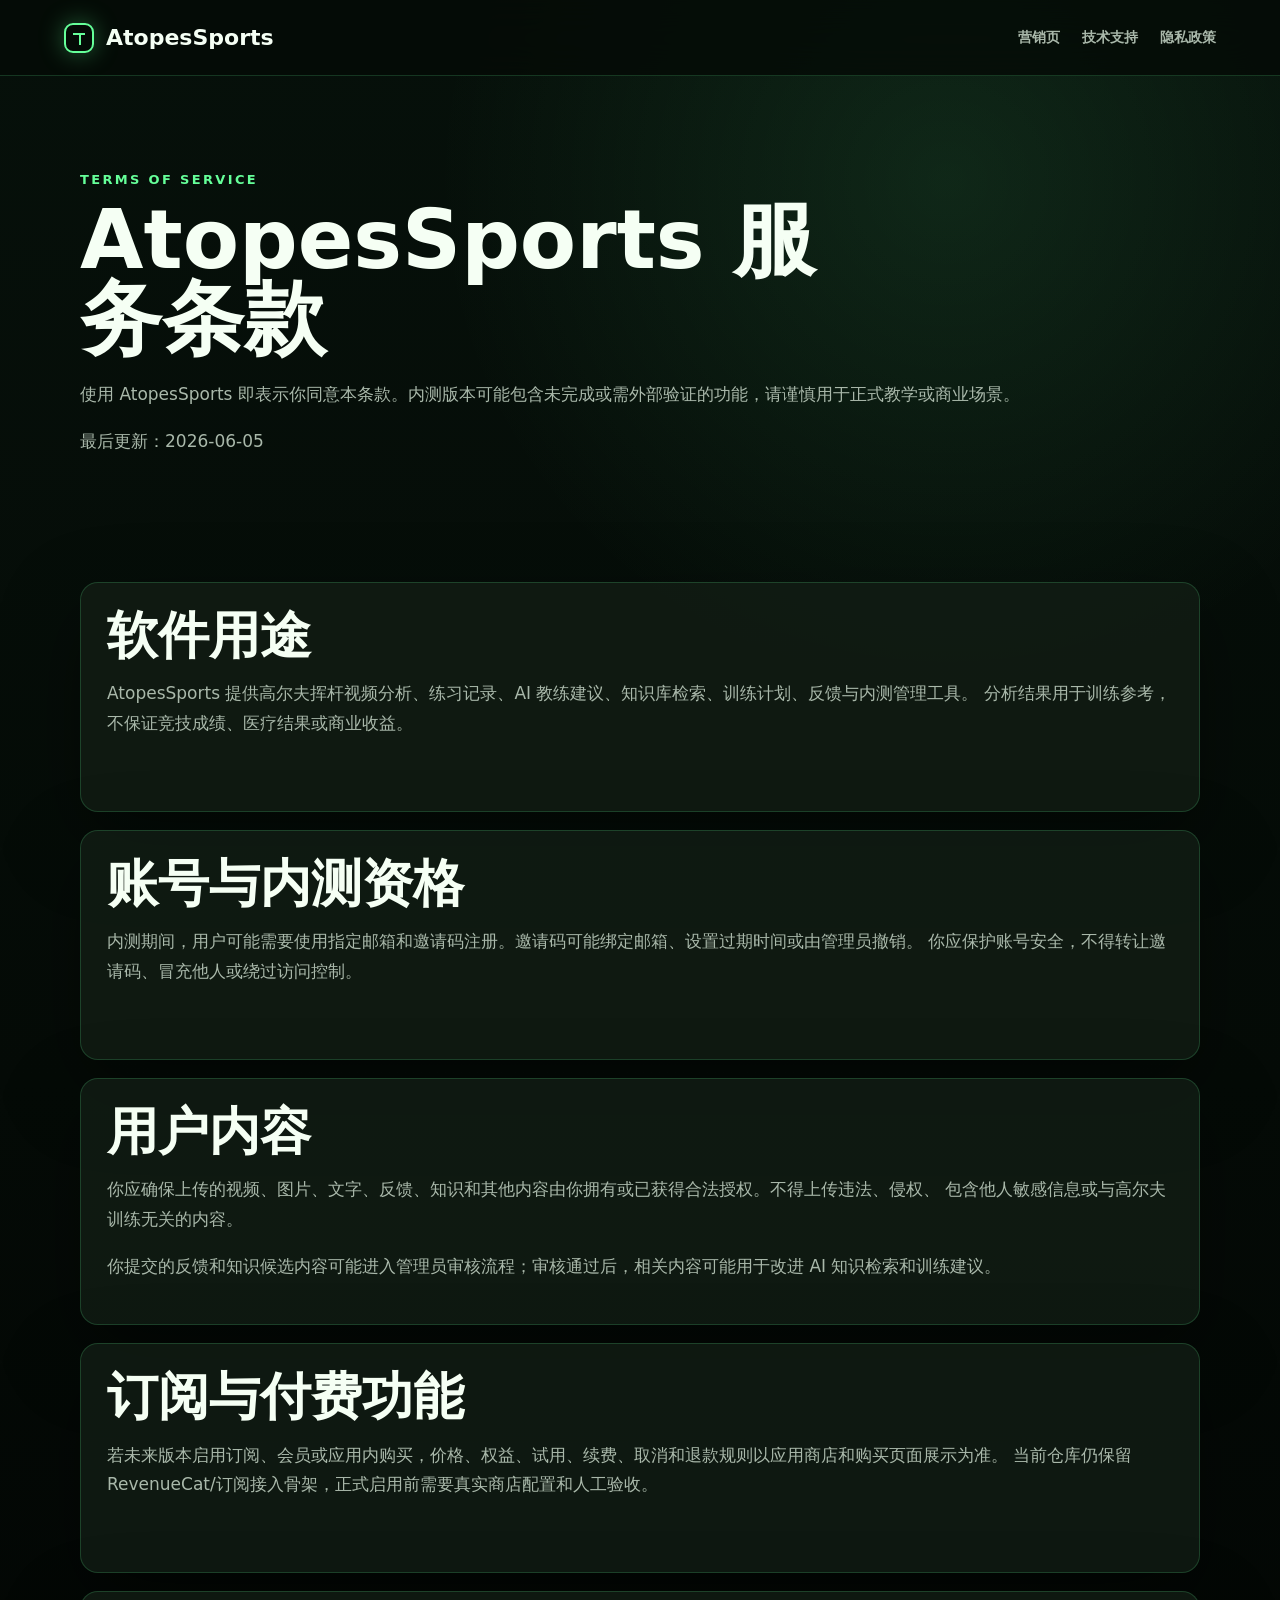
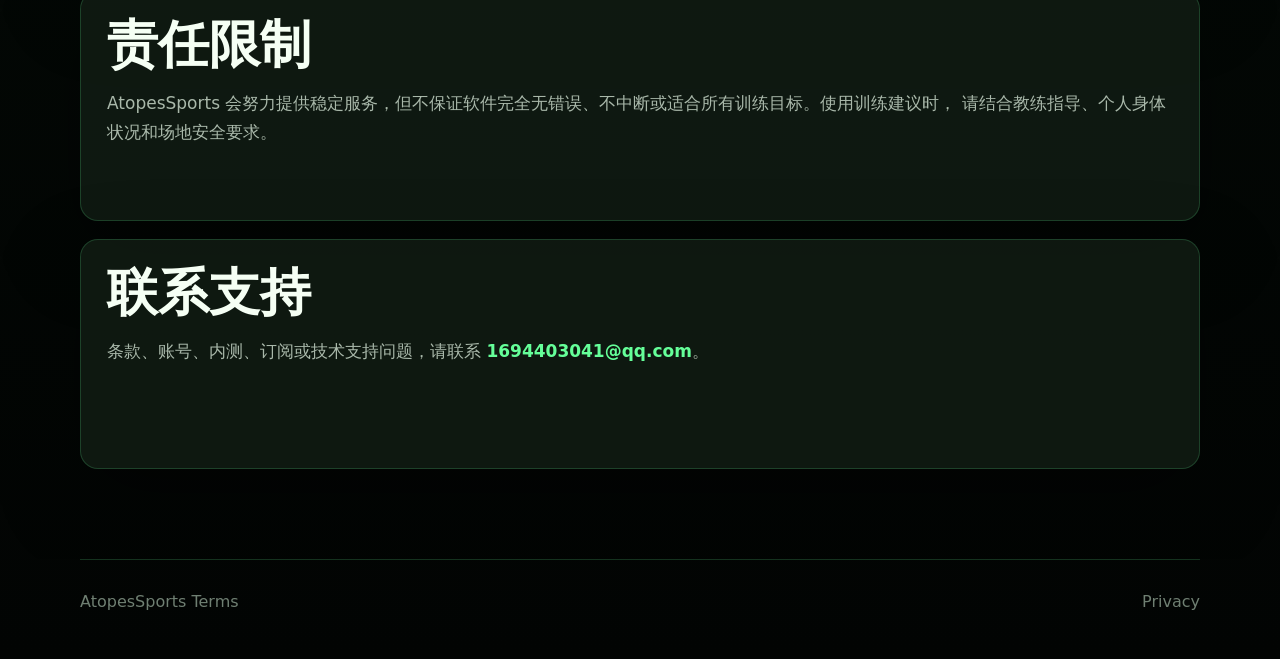
==== terms.html @ 44b57fc7 "Add files via upload" ====
<!doctype html>
<html lang="zh-CN">
  <head>
    <meta charset="utf-8" />
    <meta name="viewport" content="width=device-width, initial-scale=1" />
    <title>AtopesSports 服务条款</title>
    <meta
      name="description"
      content="AtopesSports terms of service for beta access, golf coaching analysis, user content, subscriptions, and support."
    />
    <link rel="stylesheet" href="./styles.css" />
  </head>
  <body>
    <header class="topbar">
      <a class="brand" href="./index.html">
        <span class="brand-mark" aria-hidden="true"></span>
        <span>AtopesSports</span>
      </a>
      <nav>
        <a href="./index.html">营销页</a>
        <a href="./support.html">技术支持</a>
        <a href="./privacy.html">隐私政策</a>
      </nav>
    </header>

    <main>
      <section class="support-hero">
        <p class="eyebrow">Terms of Service</p>
        <h1>AtopesSports 服务条款</h1>
        <p class="lede">
          使用 AtopesSports 即表示你同意本条款。内测版本可能包含未完成或需外部验证的功能，请谨慎用于正式教学或商业场景。
        </p>
        <p class="lede">最后更新：2026-06-05</p>
      </section>

      <section class="section legal-section">
        <article>
          <h2>软件用途</h2>
          <p>
            AtopesSports 提供高尔夫挥杆视频分析、练习记录、AI 教练建议、知识库检索、训练计划、反馈与内测管理工具。
            分析结果用于训练参考，不保证竞技成绩、医疗结果或商业收益。
          </p>
        </article>

        <article>
          <h2>账号与内测资格</h2>
          <p>
            内测期间，用户可能需要使用指定邮箱和邀请码注册。邀请码可能绑定邮箱、设置过期时间或由管理员撤销。
            你应保护账号安全，不得转让邀请码、冒充他人或绕过访问控制。
          </p>
        </article>

        <article>
          <h2>用户内容</h2>
          <p>
            你应确保上传的视频、图片、文字、反馈、知识和其他内容由你拥有或已获得合法授权。不得上传违法、侵权、
            包含他人敏感信息或与高尔夫训练无关的内容。
          </p>
          <p>
            你提交的反馈和知识候选内容可能进入管理员审核流程；审核通过后，相关内容可能用于改进 AI 知识检索和训练建议。
          </p>
        </article>

        <article>
          <h2>订阅与付费功能</h2>
          <p>
            若未来版本启用订阅、会员或应用内购买，价格、权益、试用、续费、取消和退款规则以应用商店和购买页面展示为准。
            当前仓库仍保留 RevenueCat/订阅接入骨架，正式启用前需要真实商店配置和人工验收。
          </p>
        </article>

        <article>
          <h2>责任限制</h2>
          <p>
            AtopesSports 会努力提供稳定服务，但不保证软件完全无错误、不中断或适合所有训练目标。使用训练建议时，
            请结合教练指导、个人身体状况和场地安全要求。
          </p>
        </article>

        <article>
          <h2>联系支持</h2>
          <p>
            条款、账号、内测、订阅或技术支持问题，请联系
            <a href="mailto:1694403041@qq.com">1694403041@qq.com</a>。
          </p>
        </article>
      </section>
    </main>

    <footer>
      <span>AtopesSports Terms</span>
      <a href="./privacy.html">Privacy</a>
    </footer>
  </body>
</html>
---- styles.css ----
:root {
  color-scheme: dark;
  --bg: #050b07;
  --panel: #0d1510;
  --panel-2: #121d15;
  --text: #f5fff4;
  --muted: #a9b8aa;
  --faint: #6f7f72;
  --line: rgba(101, 255, 153, 0.18);
  --green: #65ff99;
  --green-2: #0a7a3e;
  --shadow: 0 28px 80px rgba(0, 0, 0, 0.38);
}

* {
  box-sizing: border-box;
}

body {
  margin: 0;
  background:
    radial-gradient(circle at 74% 8%, rgba(101, 255, 153, 0.1), transparent 32rem),
    linear-gradient(180deg, #06100a 0%, var(--bg) 48%, #020403 100%);
  color: var(--text);
  font-family:
    Inter, ui-sans-serif, system-ui, -apple-system, BlinkMacSystemFont, "Segoe UI",
    "PingFang SC", "Microsoft YaHei", sans-serif;
}

a {
  color: inherit;
  text-decoration: none;
}

.topbar {
  position: sticky;
  top: 0;
  z-index: 10;
  display: flex;
  align-items: center;
  justify-content: space-between;
  min-height: 76px;
  padding: 0 5vw;
  background: rgba(5, 11, 7, 0.84);
  border-bottom: 1px solid var(--line);
  backdrop-filter: blur(18px);
}

.brand {
  display: inline-flex;
  align-items: center;
  gap: 12px;
  font-size: 22px;
  font-weight: 900;
  letter-spacing: 0;
}

.brand-mark {
  width: 30px;
  height: 30px;
  border: 2px solid var(--green);
  border-radius: 9px;
  position: relative;
  box-shadow: 0 0 24px rgba(101, 255, 153, 0.34);
}

.brand-mark::before,
.brand-mark::after {
  content: "";
  position: absolute;
  background: var(--green);
}

.brand-mark::before {
  width: 12px;
  height: 2px;
  left: 7px;
  top: 8px;
}

.brand-mark::after {
  width: 2px;
  height: 12px;
  left: 13px;
  top: 8px;
}

nav {
  display: flex;
  gap: 22px;
  color: var(--muted);
  font-size: 14px;
  font-weight: 700;
}

main {
  overflow: hidden;
}

.hero,
.support-hero,
.section {
  width: min(1120px, 90vw);
  margin: 0 auto;
}

.hero {
  display: grid;
  grid-template-columns: minmax(0, 1.05fr) minmax(320px, 0.95fr);
  gap: 64px;
  align-items: center;
  min-height: calc(100vh - 76px);
  padding: 72px 0;
}

.support-hero {
  padding: 96px 0 36px;
}

.eyebrow {
  margin: 0 0 14px;
  color: var(--green);
  font-size: 13px;
  font-weight: 900;
  letter-spacing: 0.18em;
  text-transform: uppercase;
}

h1,
h2,
h3,
p {
  margin-top: 0;
}

h1 {
  max-width: 780px;
  margin-bottom: 22px;
  font-size: clamp(46px, 7vw, 82px);
  line-height: 0.96;
  letter-spacing: 0;
}

h2 {
  margin-bottom: 18px;
  font-size: clamp(32px, 4vw, 52px);
  line-height: 1.02;
}

h3 {
  margin-bottom: 10px;
  font-size: 21px;
}

.lede,
.section p,
article p {
  color: var(--muted);
  font-size: 17px;
  line-height: 1.75;
}

.hero-actions {
  display: flex;
  flex-wrap: wrap;
  gap: 14px;
  margin-top: 34px;
}

.button {
  display: inline-flex;
  align-items: center;
  justify-content: center;
  min-height: 48px;
  padding: 0 22px;
  border-radius: 16px;
  font-weight: 900;
}

.button.primary {
  background: var(--green);
  color: #031007;
}

.button.secondary {
  border: 1px solid var(--line);
  color: var(--text);
}

.hero-panel {
  display: flex;
  justify-content: center;
}

.phone-frame {
  width: min(100%, 380px);
  padding: 24px;
  border: 1px solid var(--line);
  border-radius: 34px;
  background: linear-gradient(180deg, rgba(20, 35, 25, 0.96), rgba(6, 13, 8, 0.98));
  box-shadow: var(--shadow);
}

.phone-top {
  display: flex;
  justify-content: space-between;
  align-items: center;
  margin-bottom: 34px;
}

.phone-top span {
  width: 34px;
  height: 34px;
  border-radius: 50%;
  background: rgba(245, 255, 244, 0.08);
}

.metric-card,
.coach-card,
article,
.beta-card {
  border: 1px solid var(--line);
  background: rgba(18, 29, 21, 0.8);
  box-shadow: var(--shadow);
}

.legal-section {
  padding-bottom: 96px;
}

.legal-section article {
  margin-bottom: 18px;
  padding: 26px;
  border-radius: 18px;
}

.legal-section a {
  color: var(--green);
  font-weight: 800;
}

.metric-card {
  display: flex;
  justify-content: space-between;
  align-items: center;
  padding: 22px;
  border-radius: 22px;
}

.metric-card small,
.coach-card small {
  color: var(--muted);
  font-weight: 900;
  letter-spacing: 0.14em;
}

.metric-card strong {
  color: var(--green);
  font-size: 44px;
}

.record-orb {
  display: grid;
  place-items: center;
  width: 220px;
  height: 220px;
  margin: 46px auto;
  border: 1px solid var(--line);
  border-radius: 50%;
  background: radial-gradient(circle, rgba(101, 255, 153, 0.16), rgba(101, 255, 153, 0.02) 55%, transparent 70%);
}

.record-orb span {
  width: 58px;
  height: 42px;
  border: 6px solid var(--green);
  border-radius: 10px;
}

.record-orb b {
  margin-top: -54px;
  color: var(--green);
  letter-spacing: 0.14em;
}

.coach-card {
  padding: 24px;
  border-radius: 22px;
}

.section {
  padding: 72px 0;
}

.grid {
  display: grid;
  grid-template-columns: repeat(4, minmax(0, 1fr));
  gap: 18px;
}

article {
  min-height: 230px;
  padding: 26px;
  border-radius: 24px;
}

.line-icon {
  display: inline-block;
  width: 42px;
  height: 42px;
  margin-bottom: 22px;
  border: 2px solid var(--green);
  border-radius: 14px;
  position: relative;
}

.line-icon::before,
.line-icon::after {
  content: "";
  position: absolute;
  border-color: var(--green);
}

.line-icon.camera::before {
  width: 18px;
  height: 12px;
  left: 9px;
  top: 13px;
  border: 2px solid var(--green);
}

.line-icon.camera::after {
  width: 8px;
  height: 8px;
  right: 5px;
  top: 15px;
  background: var(--green);
  clip-path: polygon(0 0, 100% 50%, 0 100%);
}

.line-icon.body::before {
  width: 8px;
  height: 8px;
  left: 15px;
  top: 7px;
  border: 2px solid var(--green);
  border-radius: 50%;
}

.line-icon.body::after {
  width: 18px;
  height: 16px;
  left: 10px;
  bottom: 7px;
  border: 2px solid var(--green);
  border-top: 0;
  border-radius: 0 0 12px 12px;
}

.line-icon.coach::before {
  width: 18px;
  height: 18px;
  left: 10px;
  top: 10px;
  border: 2px solid var(--green);
  border-radius: 6px;
}

.line-icon.coach::after {
  width: 6px;
  height: 6px;
  left: 16px;
  top: 16px;
  background: var(--green);
  box-shadow: 10px 0 0 var(--green);
}

.line-icon.knowledge::before {
  width: 18px;
  height: 24px;
  left: 11px;
  top: 8px;
  border: 2px solid var(--green);
  border-radius: 3px;
}

.line-icon.knowledge::after {
  width: 12px;
  height: 2px;
  left: 15px;
  top: 16px;
  background: var(--green);
  box-shadow: 0 7px 0 var(--green);
}

.line-icon.account::before {
  width: 10px;
  height: 10px;
  left: 14px;
  top: 8px;
  border: 2px solid var(--green);
  border-radius: 50%;
}

.line-icon.account::after {
  width: 20px;
  height: 10px;
  left: 9px;
  bottom: 8px;
  border: 2px solid var(--green);
  border-radius: 16px 16px 4px 4px;
}

.line-icon.feedback::before {
  width: 22px;
  height: 16px;
  left: 8px;
  top: 10px;
  border: 2px solid var(--green);
  border-radius: 5px;
}

.line-icon.feedback::after {
  width: 8px;
  height: 8px;
  left: 16px;
  bottom: 8px;
  border-left: 2px solid var(--green);
  border-bottom: 2px solid var(--green);
  transform: rotate(-45deg);
}

.split {
  display: grid;
  grid-template-columns: minmax(0, 1fr) minmax(280px, 420px);
  gap: 32px;
  align-items: center;
}

.beta-card {
  padding: 30px;
  border-radius: 26px;
}

.beta-card strong {
  display: block;
  margin-bottom: 12px;
  color: var(--green);
  font-size: 22px;
}

.beta-card a {
  color: var(--green);
  font-weight: 900;
}

footer {
  display: flex;
  justify-content: space-between;
  width: min(1120px, 90vw);
  margin: 0 auto;
  padding: 32px 0 48px;
  border-top: 1px solid var(--line);
  color: var(--faint);
}

@media (max-width: 900px) {
  .hero,
  .split {
    grid-template-columns: 1fr;
  }

  .grid {
    grid-template-columns: repeat(2, minmax(0, 1fr));
  }

  nav {
    gap: 12px;
    font-size: 12px;
  }
}

@media (max-width: 620px) {
  .topbar {
    min-height: 68px;
  }

  .brand {
    font-size: 18px;
  }

  .hero {
    padding: 46px 0;
  }

  .grid {
    grid-template-columns: 1fr;
  }

  h1 {
    font-size: 44px;
  }
}
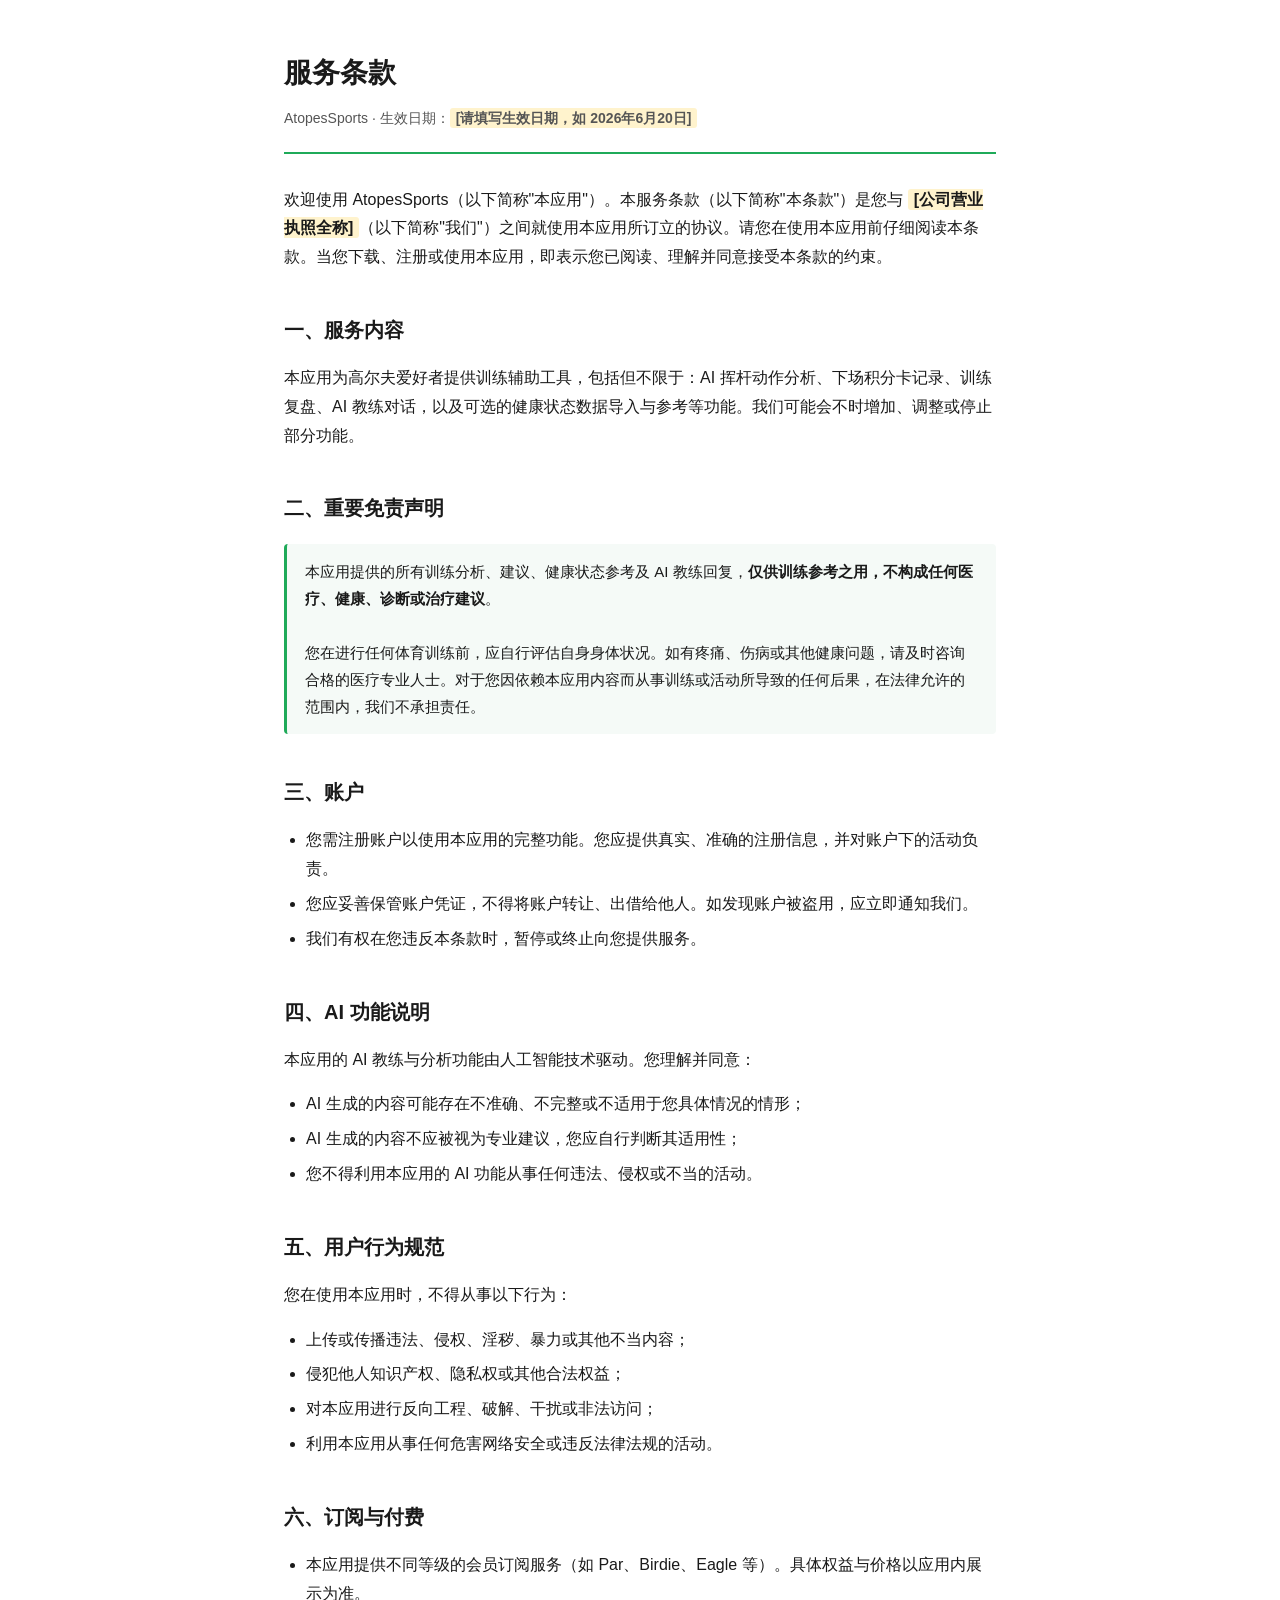
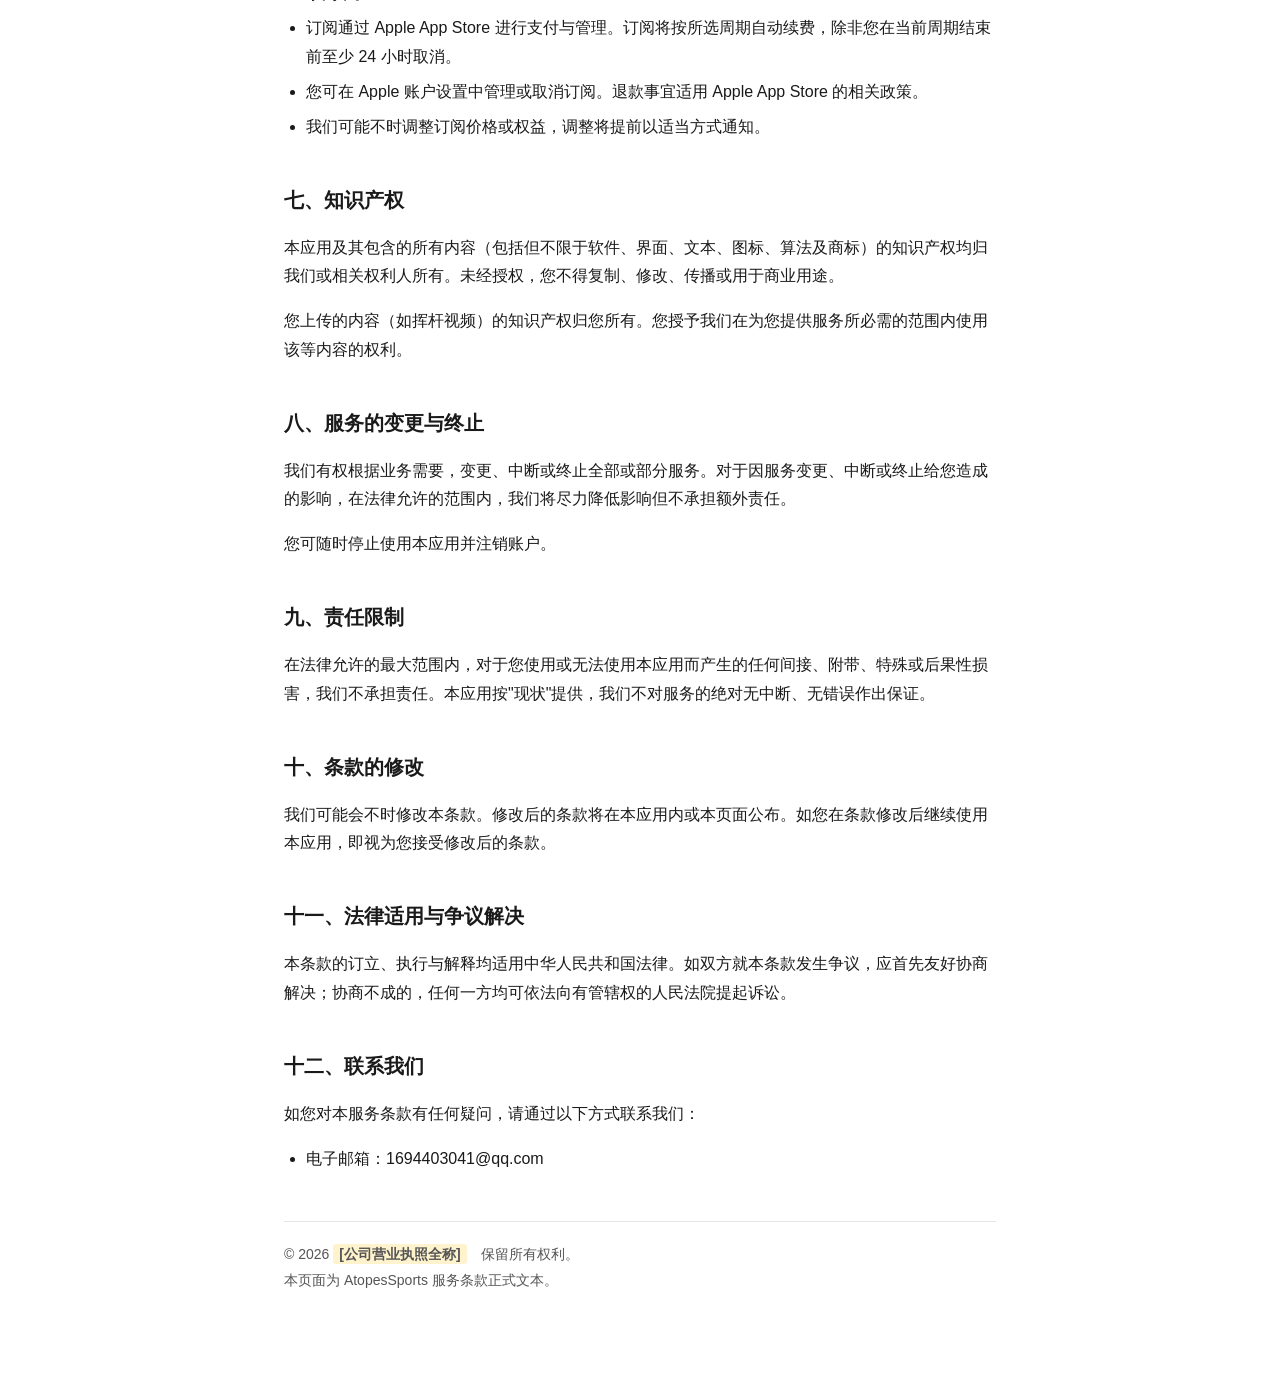
==== commit dc52ffed: "Add files via upload" ====
--- a/terms.html
+++ b/terms.html
@@ -1,95 +1,108 @@
-<!doctype html>
+<!DOCTYPE html>
 <html lang="zh-CN">
-  <head>
-    <meta charset="utf-8" />
-    <meta name="viewport" content="width=device-width, initial-scale=1" />
-    <title>AtopesSports 服务条款</title>
-    <meta
-      name="description"
-      content="AtopesSports terms of service for beta access, golf coaching analysis, user content, subscriptions, and support."
-    />
-    <link rel="stylesheet" href="./styles.css" />
-  </head>
-  <body>
-    <header class="topbar">
-      <a class="brand" href="./index.html">
-        <span class="brand-mark" aria-hidden="true"></span>
-        <span>AtopesSports</span>
-      </a>
-      <nav>
-        <a href="./index.html">营销页</a>
-        <a href="./support.html">技术支持</a>
-        <a href="./privacy.html">隐私政策</a>
-      </nav>
-    </header>
+<head>
+<meta charset="UTF-8">
+<meta name="viewport" content="width=device-width, initial-scale=1.0">
+<title>服务条款 - AtopesSports</title>
+<style>
+  :root { --green:#1faa59; --ink:#1a1a1a; --muted:#555; --line:#e5e5e5; --bg:#ffffff; }
+  * { box-sizing:border-box; }
+  body {
+    margin:0; background:var(--bg); color:var(--ink);
+    font-family:-apple-system,BlinkMacSystemFont,"PingFang SC","Hiragino Sans GB","Microsoft YaHei",sans-serif;
+    line-height:1.8; font-size:16px;
+  }
+  .wrap { max-width:760px; margin:0 auto; padding:48px 24px 80px; }
+  header { border-bottom:2px solid var(--green); padding-bottom:20px; margin-bottom:32px; }
+  h1 { font-size:28px; margin:0 0 8px; }
+  .meta { color:var(--muted); font-size:14px; }
+  h2 { font-size:20px; margin:40px 0 12px; }
+  p, li { color:var(--ink); }
+  ul { padding-left:22px; }
+  li { margin:6px 0; }
+  .note { background:#f5faf7; border-left:3px solid var(--green); padding:14px 18px; margin:18px 0; border-radius:4px; font-size:15px; }
+  a { color:var(--green); }
+  footer { margin-top:48px; padding-top:20px; border-top:1px solid var(--line); color:var(--muted); font-size:14px; }
+  .placeholder { background:#fff3cd; padding:2px 6px; border-radius:3px; font-weight:600; }
+</style>
+</head>
+<body>
+<div class="wrap">
+<header>
+  <h1>服务条款</h1>
+  <div class="meta">AtopesSports · 生效日期：<span class="placeholder">[请填写生效日期，如 2026年6月20日]</span></div>
+</header>
 
-    <main>
-      <section class="support-hero">
-        <p class="eyebrow">Terms of Service</p>
-        <h1>AtopesSports 服务条款</h1>
-        <p class="lede">
-          使用 AtopesSports 即表示你同意本条款。内测版本可能包含未完成或需外部验证的功能，请谨慎用于正式教学或商业场景。
-        </p>
-        <p class="lede">最后更新：2026-06-05</p>
-      </section>
+<p>欢迎使用 AtopesSports（以下简称"本应用"）。本服务条款（以下简称"本条款"）是您与 <span class="placeholder">[公司营业执照全称]</span>（以下简称"我们"）之间就使用本应用所订立的协议。请您在使用本应用前仔细阅读本条款。当您下载、注册或使用本应用，即表示您已阅读、理解并同意接受本条款的约束。</p>
 
-      <section class="section legal-section">
-        <article>
-          <h2>软件用途</h2>
-          <p>
-            AtopesSports 提供高尔夫挥杆视频分析、练习记录、AI 教练建议、知识库检索、训练计划、反馈与内测管理工具。
-            分析结果用于训练参考，不保证竞技成绩、医疗结果或商业收益。
-          </p>
-        </article>
+<h2>一、服务内容</h2>
+<p>本应用为高尔夫爱好者提供训练辅助工具，包括但不限于：AI 挥杆动作分析、下场积分卡记录、训练复盘、AI 教练对话，以及可选的健康状态数据导入与参考等功能。我们可能会不时增加、调整或停止部分功能。</p>
 
-        <article>
-          <h2>账号与内测资格</h2>
-          <p>
-            内测期间，用户可能需要使用指定邮箱和邀请码注册。邀请码可能绑定邮箱、设置过期时间或由管理员撤销。
-            你应保护账号安全，不得转让邀请码、冒充他人或绕过访问控制。
-          </p>
-        </article>
+<h2>二、重要免责声明</h2>
+<div class="note">
+本应用提供的所有训练分析、建议、健康状态参考及 AI 教练回复，<strong>仅供训练参考之用，不构成任何医疗、健康、诊断或治疗建议</strong>。<br><br>
+您在进行任何体育训练前，应自行评估自身身体状况。如有疼痛、伤病或其他健康问题，请及时咨询合格的医疗专业人士。对于您因依赖本应用内容而从事训练或活动所导致的任何后果，在法律允许的范围内，我们不承担责任。
+</div>
 
-        <article>
-          <h2>用户内容</h2>
-          <p>
-            你应确保上传的视频、图片、文字、反馈、知识和其他内容由你拥有或已获得合法授权。不得上传违法、侵权、
-            包含他人敏感信息或与高尔夫训练无关的内容。
-          </p>
-          <p>
-            你提交的反馈和知识候选内容可能进入管理员审核流程；审核通过后，相关内容可能用于改进 AI 知识检索和训练建议。
-          </p>
-        </article>
+<h2>三、账户</h2>
+<ul>
+<li>您需注册账户以使用本应用的完整功能。您应提供真实、准确的注册信息，并对账户下的活动负责。</li>
+<li>您应妥善保管账户凭证，不得将账户转让、出借给他人。如发现账户被盗用，应立即通知我们。</li>
+<li>我们有权在您违反本条款时，暂停或终止向您提供服务。</li>
+</ul>
 
-        <article>
-          <h2>订阅与付费功能</h2>
-          <p>
-            若未来版本启用订阅、会员或应用内购买，价格、权益、试用、续费、取消和退款规则以应用商店和购买页面展示为准。
-            当前仓库仍保留 RevenueCat/订阅接入骨架，正式启用前需要真实商店配置和人工验收。
-          </p>
-        </article>
+<h2>四、AI 功能说明</h2>
+<p>本应用的 AI 教练与分析功能由人工智能技术驱动。您理解并同意：</p>
+<ul>
+<li>AI 生成的内容可能存在不准确、不完整或不适用于您具体情况的情形；</li>
+<li>AI 生成的内容不应被视为专业建议，您应自行判断其适用性；</li>
+<li>您不得利用本应用的 AI 功能从事任何违法、侵权或不当的活动。</li>
+</ul>
 
-        <article>
-          <h2>责任限制</h2>
-          <p>
-            AtopesSports 会努力提供稳定服务，但不保证软件完全无错误、不中断或适合所有训练目标。使用训练建议时，
-            请结合教练指导、个人身体状况和场地安全要求。
-          </p>
-        </article>
+<h2>五、用户行为规范</h2>
+<p>您在使用本应用时，不得从事以下行为：</p>
+<ul>
+<li>上传或传播违法、侵权、淫秽、暴力或其他不当内容；</li>
+<li>侵犯他人知识产权、隐私权或其他合法权益；</li>
+<li>对本应用进行反向工程、破解、干扰或非法访问；</li>
+<li>利用本应用从事任何危害网络安全或违反法律法规的活动。</li>
+</ul>
 
-        <article>
-          <h2>联系支持</h2>
-          <p>
-            条款、账号、内测、订阅或技术支持问题，请联系
-            <a href="mailto:1694403041@qq.com">1694403041@qq.com</a>。
-          </p>
-        </article>
-      </section>
-    </main>
+<h2>六、订阅与付费</h2>
+<ul>
+<li>本应用提供不同等级的会员订阅服务（如 Par、Birdie、Eagle 等）。具体权益与价格以应用内展示为准。</li>
+<li>订阅通过 Apple App Store 进行支付与管理。订阅将按所选周期自动续费，除非您在当前周期结束前至少 24 小时取消。</li>
+<li>您可在 Apple 账户设置中管理或取消订阅。退款事宜适用 Apple App Store 的相关政策。</li>
+<li>我们可能不时调整订阅价格或权益，调整将提前以适当方式通知。</li>
+</ul>
 
-    <footer>
-      <span>AtopesSports Terms</span>
-      <a href="./privacy.html">Privacy</a>
-    </footer>
-  </body>
+<h2>七、知识产权</h2>
+<p>本应用及其包含的所有内容（包括但不限于软件、界面、文本、图标、算法及商标）的知识产权均归我们或相关权利人所有。未经授权，您不得复制、修改、传播或用于商业用途。</p>
+<p>您上传的内容（如挥杆视频）的知识产权归您所有。您授予我们在为您提供服务所必需的范围内使用该等内容的权利。</p>
+
+<h2>八、服务的变更与终止</h2>
+<p>我们有权根据业务需要，变更、中断或终止全部或部分服务。对于因服务变更、中断或终止给您造成的影响，在法律允许的范围内，我们将尽力降低影响但不承担额外责任。</p>
+<p>您可随时停止使用本应用并注销账户。</p>
+
+<h2>九、责任限制</h2>
+<p>在法律允许的最大范围内，对于您使用或无法使用本应用而产生的任何间接、附带、特殊或后果性损害，我们不承担责任。本应用按"现状"提供，我们不对服务的绝对无中断、无错误作出保证。</p>
+
+<h2>十、条款的修改</h2>
+<p>我们可能会不时修改本条款。修改后的条款将在本应用内或本页面公布。如您在条款修改后继续使用本应用，即视为您接受修改后的条款。</p>
+
+<h2>十一、法律适用与争议解决</h2>
+<p>本条款的订立、执行与解释均适用中华人民共和国法律。如双方就本条款发生争议，应首先友好协商解决；协商不成的，任何一方均可依法向有管辖权的人民法院提起诉讼。</p>
+
+<h2>十二、联系我们</h2>
+<p>如您对本服务条款有任何疑问，请通过以下方式联系我们：</p>
+<ul>
+<li>电子邮箱：1694403041@qq.com</li>
+</ul>
+
+<footer>
+© 2026 <span class="placeholder">[公司营业执照全称]</span>　保留所有权利。<br>
+本页面为 AtopesSports 服务条款正式文本。
+</footer>
+</div>
+</body>
 </html>
